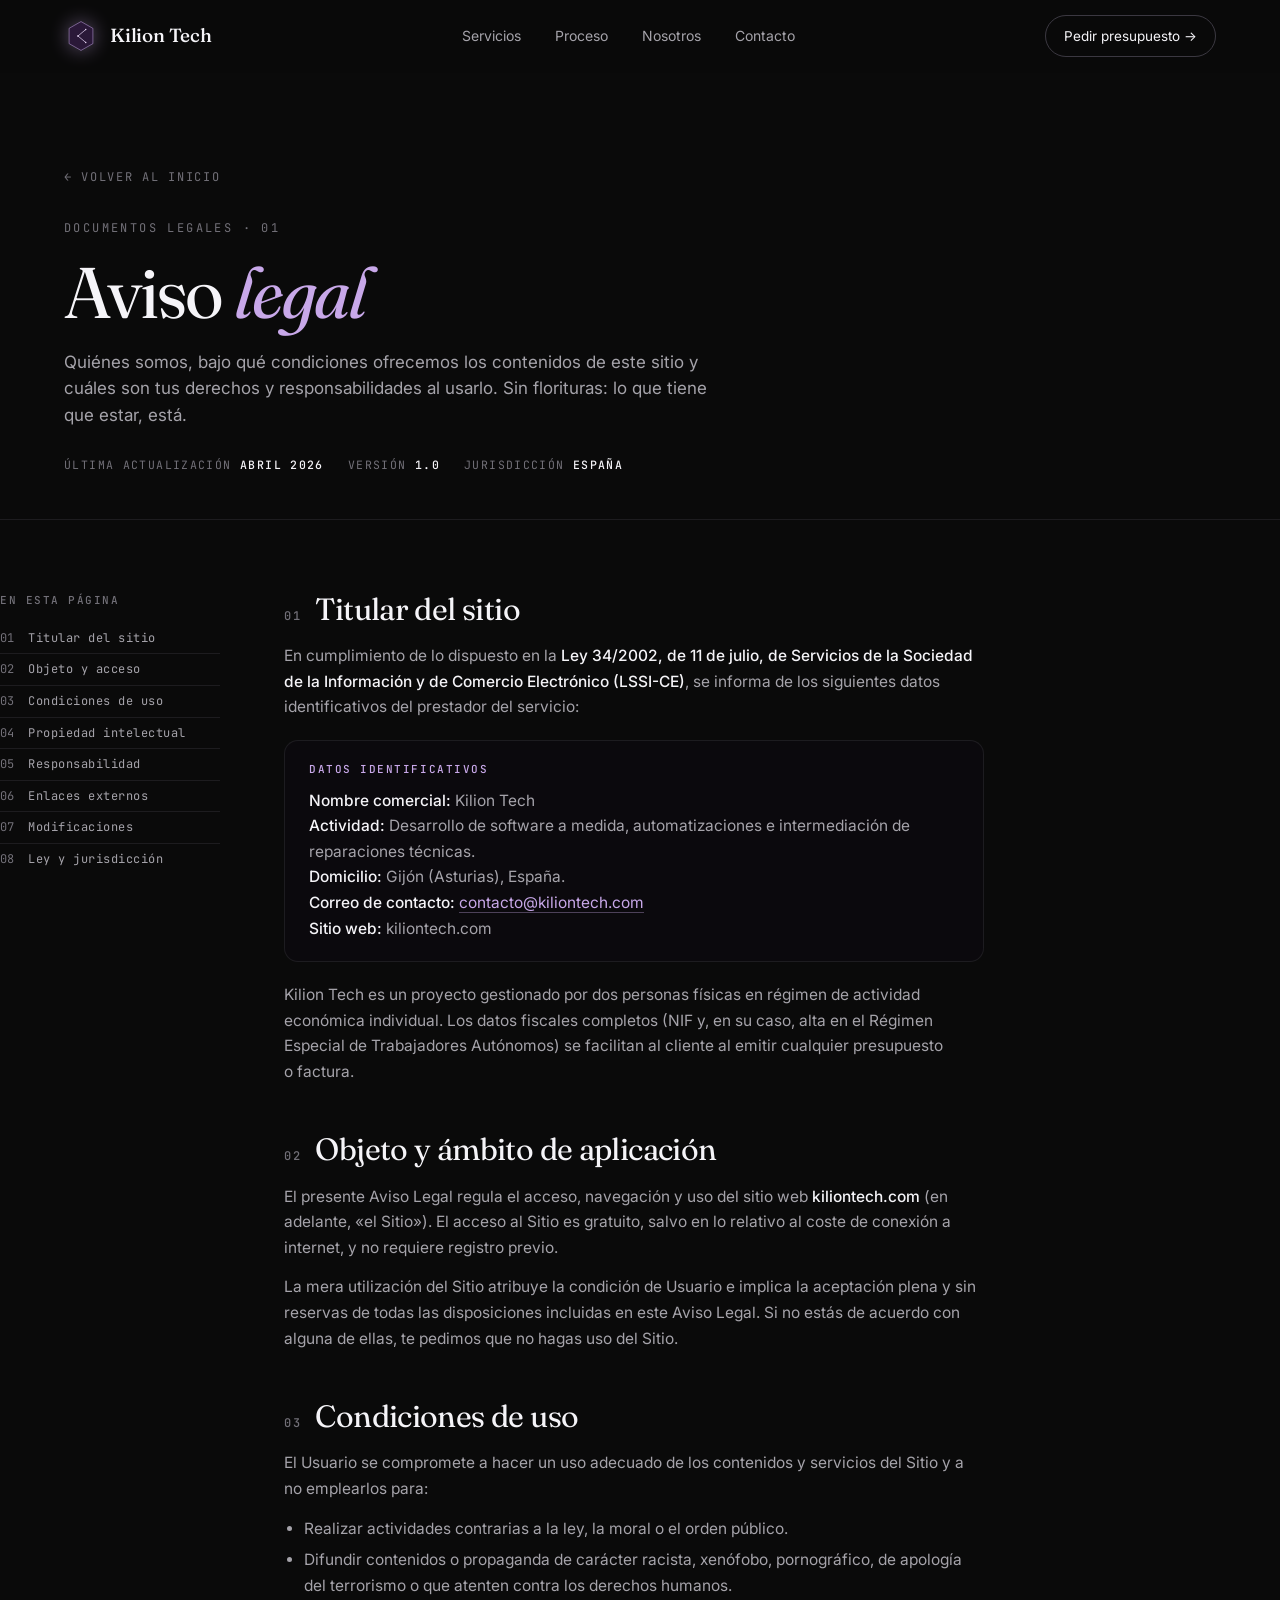
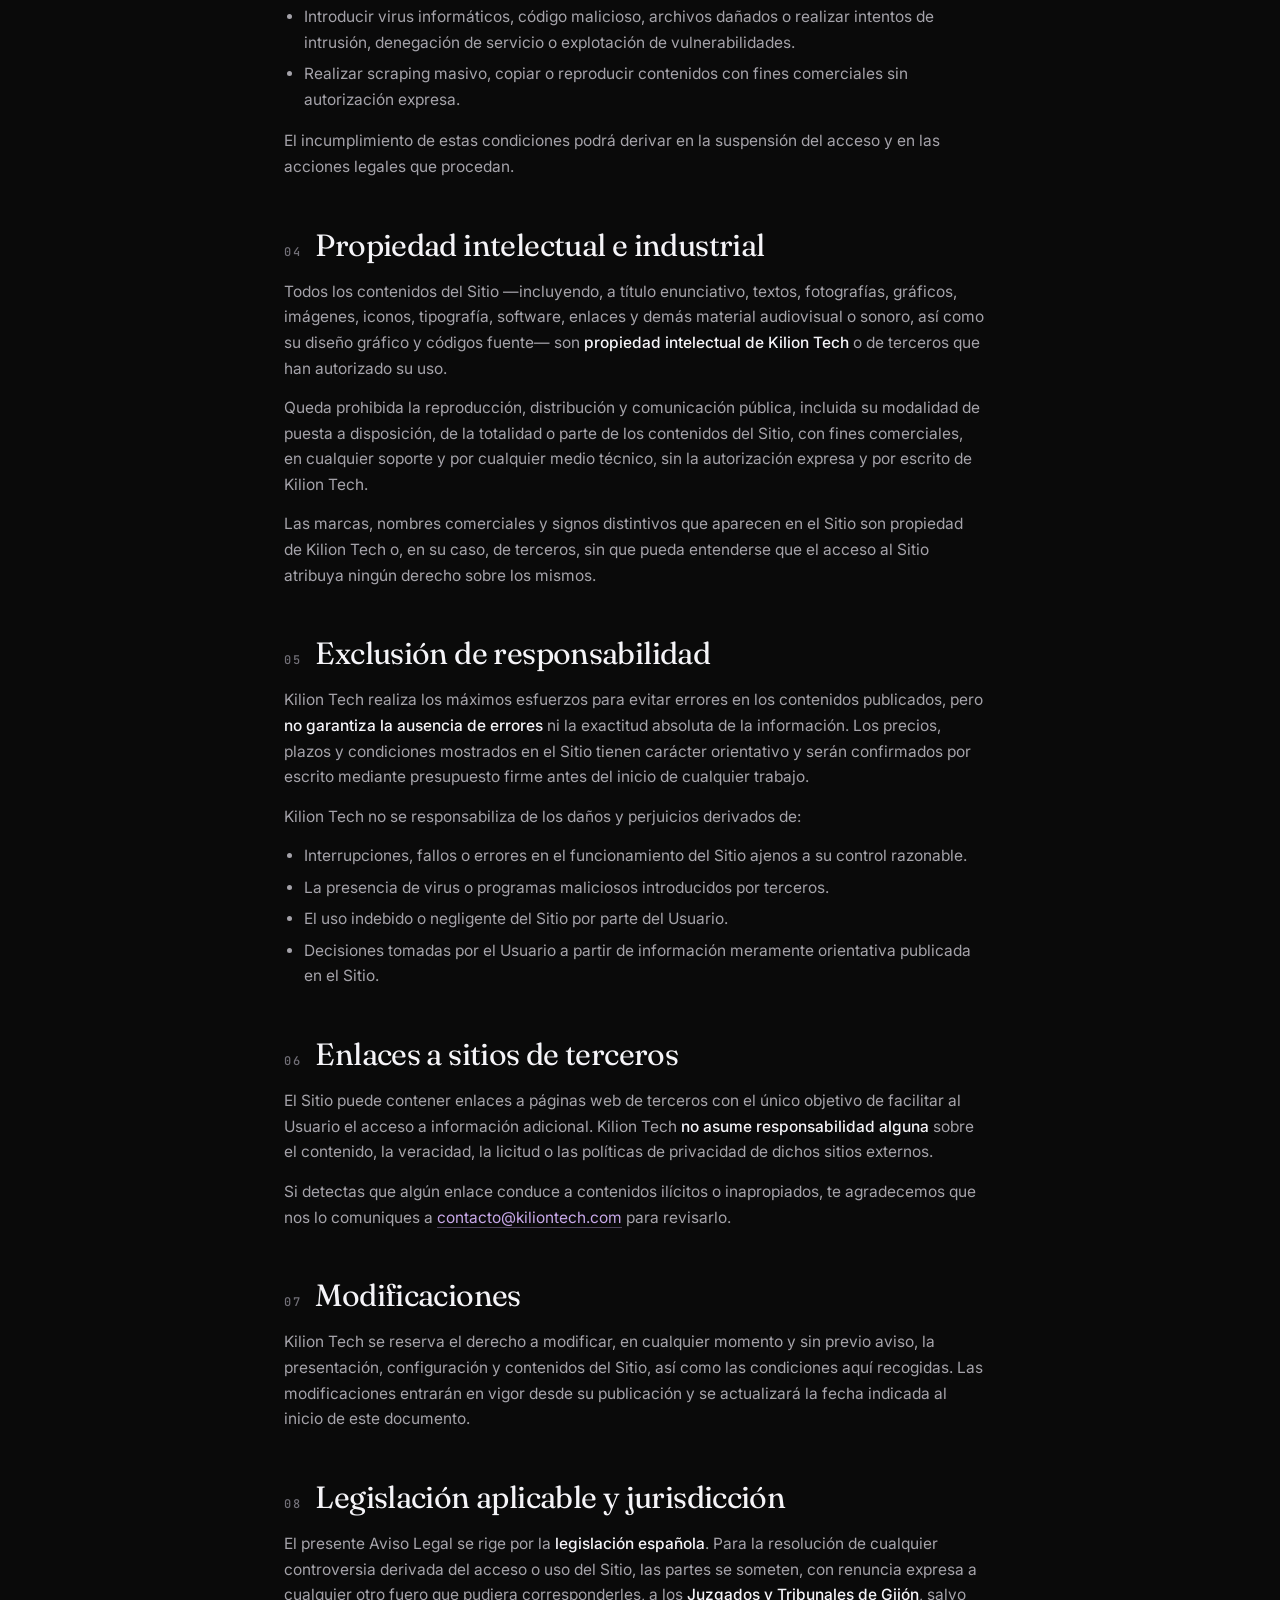
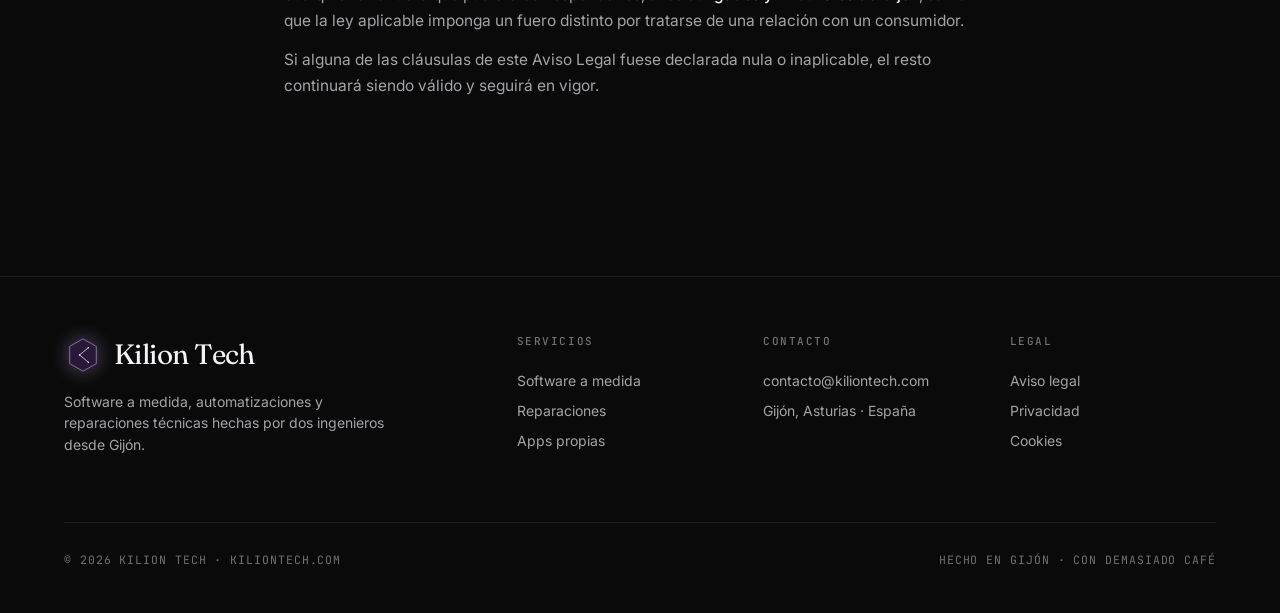
==== legal/aviso-legal.html @ e2048970 "feat: initialize Kilion Tech website with landing page, CSS architecture, and legal documentation" ====
<!doctype html>
<html lang="es">
<head>
<meta charset="utf-8" />
<meta name="viewport" content="width=device-width, initial-scale=1" />
<title>Aviso legal — Kilion Tech</title>
<meta name="description" content="Aviso legal de Kilion Tech. Información sobre el titular del sitio, condiciones de uso y responsabilidades." />
<link rel="preconnect" href="https://fonts.googleapis.com">
<link rel="preconnect" href="https://fonts.gstatic.com" crossorigin>
<link href="https://fonts.googleapis.com/css2?family=Fraunces:ital,opsz,wght@0,9..144,300;0,9..144,400;0,9..144,500;0,9..144,600;1,9..144,400&family=Inter:wght@300;400;500;600&family=JetBrains+Mono:wght@400;500&display=swap" rel="stylesheet">
<link rel="stylesheet" href="../assets/css/tokens.css">
<link rel="stylesheet" href="../assets/css/components.css">
<link rel="stylesheet" href="../assets/css/sections.css">
</head>
<body>
<div class="grain" id="grainLayer"></div>

<nav class="nav" id="nav">
  <div class="wrap nav-inner">
    <a class="brand" href="../Kilion Tech.html" aria-label="Kilion Tech — inicio">
      <span class="brand-mark" role="img" aria-label="Logo Kilion"></span>
      <span>Kilion Tech</span>
    </a>
    <div class="nav-links">
      <a href="../Kilion Tech.html#servicios">Servicios</a>
      <a href="../Kilion Tech.html#proceso">Proceso</a>
      <a href="../Kilion Tech.html#nosotros">Nosotros</a>
      <a href="../Kilion Tech.html#contacto">Contacto</a>
    </div>
    <a href="../Kilion Tech.html#contacto" class="nav-cta">Pedir presupuesto →</a>
  </div>
</nav>

<main>

<header class="legal-hero">
  <div class="wrap">
    <a href="../Kilion Tech.html" class="legal-back">← Volver al inicio</a>
    <div class="kicker">Documentos legales · 01</div>
    <h1>Aviso <em>legal</em></h1>
    <p class="lede">Quiénes somos, bajo qué condiciones ofrecemos los contenidos de este sitio y cuáles son tus derechos y responsabilidades al usarlo. Sin florituras: lo que tiene que estar, está.</p>
    <div class="meta">
      <span>Última actualización <b>Abril 2026</b></span>
      <span>Versión <b>1.0</b></span>
      <span>Jurisdicción <b>España</b></span>
    </div>
  </div>
</header>

<div class="wrap legal-body">
  <aside class="legal-toc" aria-label="Índice">
    <h5>En esta página</h5>
    <ol>
      <li><a href="#titular">Titular del sitio</a></li>
      <li><a href="#objeto">Objeto y acceso</a></li>
      <li><a href="#uso">Condiciones de uso</a></li>
      <li><a href="#propiedad">Propiedad intelectual</a></li>
      <li><a href="#responsabilidad">Responsabilidad</a></li>
      <li><a href="#enlaces">Enlaces externos</a></li>
      <li><a href="#modificaciones">Modificaciones</a></li>
      <li><a href="#ley">Ley y jurisdicción</a></li>
    </ol>
  </aside>

  <article class="legal-content">

    <section id="titular">
      <h2><span class="n">01</span> Titular del sitio</h2>
      <p>En cumplimiento de lo dispuesto en la <strong>Ley 34/2002, de 11 de julio, de Servicios de la Sociedad de la Información y de Comercio Electrónico (LSSI-CE)</strong>, se informa de los siguientes datos identificativos del prestador del servicio:</p>
      <div class="card">
        <h4>Datos identificativos</h4>
        <p><strong>Nombre comercial:</strong> Kilion Tech<br>
        <strong>Actividad:</strong> Desarrollo de software a medida, automatizaciones e intermediación de reparaciones técnicas.<br>
        <strong>Domicilio:</strong> Gijón (Asturias), España.<br>
        <strong>Correo de contacto:</strong> <a href="mailto:contacto@kiliontech.com">contacto@kiliontech.com</a><br>
        <strong>Sitio web:</strong> kiliontech.com</p>
      </div>
      <p>Kilion Tech es un proyecto gestionado por dos personas físicas en régimen de actividad económica individual. Los datos fiscales completos (NIF y, en su caso, alta en el Régimen Especial de Trabajadores Autónomos) se facilitan al cliente al emitir cualquier presupuesto o factura.</p>
    </section>

    <section id="objeto">
      <h2><span class="n">02</span> Objeto y ámbito de aplicación</h2>
      <p>El presente Aviso Legal regula el acceso, navegación y uso del sitio web <strong>kiliontech.com</strong> (en adelante, «el Sitio»). El acceso al Sitio es gratuito, salvo en lo relativo al coste de conexión a internet, y no requiere registro previo.</p>
      <p>La mera utilización del Sitio atribuye la condición de Usuario e implica la aceptación plena y sin reservas de todas las disposiciones incluidas en este Aviso Legal. Si no estás de acuerdo con alguna de ellas, te pedimos que no hagas uso del Sitio.</p>
    </section>

    <section id="uso">
      <h2><span class="n">03</span> Condiciones de uso</h2>
      <p>El Usuario se compromete a hacer un uso adecuado de los contenidos y servicios del Sitio y a no emplearlos para:</p>
      <ul>
        <li>Realizar actividades contrarias a la ley, la moral o el orden público.</li>
        <li>Difundir contenidos o propaganda de carácter racista, xenófobo, pornográfico, de apología del terrorismo o que atenten contra los derechos humanos.</li>
        <li>Introducir virus informáticos, código malicioso, archivos dañados o realizar intentos de intrusión, denegación de servicio o explotación de vulnerabilidades.</li>
        <li>Realizar scraping masivo, copiar o reproducir contenidos con fines comerciales sin autorización expresa.</li>
      </ul>
      <p>El incumplimiento de estas condiciones podrá derivar en la suspensión del acceso y en las acciones legales que procedan.</p>
    </section>

    <section id="propiedad">
      <h2><span class="n">04</span> Propiedad intelectual e industrial</h2>
      <p>Todos los contenidos del Sitio —incluyendo, a título enunciativo, textos, fotografías, gráficos, imágenes, iconos, tipografía, software, enlaces y demás material audiovisual o sonoro, así como su diseño gráfico y códigos fuente— son <strong>propiedad intelectual de Kilion Tech</strong> o de terceros que han autorizado su uso.</p>
      <p>Queda prohibida la reproducción, distribución y comunicación pública, incluida su modalidad de puesta a disposición, de la totalidad o parte de los contenidos del Sitio, con fines comerciales, en cualquier soporte y por cualquier medio técnico, sin la autorización expresa y por escrito de Kilion Tech.</p>
      <p>Las marcas, nombres comerciales y signos distintivos que aparecen en el Sitio son propiedad de Kilion Tech o, en su caso, de terceros, sin que pueda entenderse que el acceso al Sitio atribuya ningún derecho sobre los mismos.</p>
    </section>

    <section id="responsabilidad">
      <h2><span class="n">05</span> Exclusión de responsabilidad</h2>
      <p>Kilion Tech realiza los máximos esfuerzos para evitar errores en los contenidos publicados, pero <strong>no garantiza la ausencia de errores</strong> ni la exactitud absoluta de la información. Los precios, plazos y condiciones mostrados en el Sitio tienen carácter orientativo y serán confirmados por escrito mediante presupuesto firme antes del inicio de cualquier trabajo.</p>
      <p>Kilion Tech no se responsabiliza de los daños y perjuicios derivados de:</p>
      <ul>
        <li>Interrupciones, fallos o errores en el funcionamiento del Sitio ajenos a su control razonable.</li>
        <li>La presencia de virus o programas maliciosos introducidos por terceros.</li>
        <li>El uso indebido o negligente del Sitio por parte del Usuario.</li>
        <li>Decisiones tomadas por el Usuario a partir de información meramente orientativa publicada en el Sitio.</li>
      </ul>
    </section>

    <section id="enlaces">
      <h2><span class="n">06</span> Enlaces a sitios de terceros</h2>
      <p>El Sitio puede contener enlaces a páginas web de terceros con el único objetivo de facilitar al Usuario el acceso a información adicional. Kilion Tech <strong>no asume responsabilidad alguna</strong> sobre el contenido, la veracidad, la licitud o las políticas de privacidad de dichos sitios externos.</p>
      <p>Si detectas que algún enlace conduce a contenidos ilícitos o inapropiados, te agradecemos que nos lo comuniques a <a href="mailto:contacto@kiliontech.com">contacto@kiliontech.com</a> para revisarlo.</p>
    </section>

    <section id="modificaciones">
      <h2><span class="n">07</span> Modificaciones</h2>
      <p>Kilion Tech se reserva el derecho a modificar, en cualquier momento y sin previo aviso, la presentación, configuración y contenidos del Sitio, así como las condiciones aquí recogidas. Las modificaciones entrarán en vigor desde su publicación y se actualizará la fecha indicada al inicio de este documento.</p>
    </section>

    <section id="ley">
      <h2><span class="n">08</span> Legislación aplicable y jurisdicción</h2>
      <p>El presente Aviso Legal se rige por la <strong>legislación española</strong>. Para la resolución de cualquier controversia derivada del acceso o uso del Sitio, las partes se someten, con renuncia expresa a cualquier otro fuero que pudiera corresponderles, a los <strong>Juzgados y Tribunales de Gijón</strong>, salvo que la ley aplicable imponga un fuero distinto por tratarse de una relación con un consumidor.</p>
      <p>Si alguna de las cláusulas de este Aviso Legal fuese declarada nula o inaplicable, el resto continuará siendo válido y seguirá en vigor.</p>
    </section>

  </article>
</div>

</main>

<footer class="site-foot">
  <div class="wrap">
    <div class="foot-grid">
      <div>
        <div class="foot-brand"><span class="brand-mark" role="img" aria-label="Logo Kilion"></span> Kilion Tech</div>
        <p class="foot-tag">Software a medida, automatizaciones y reparaciones técnicas hechas por dos ingenieros desde Gijón.</p>
      </div>
      <div class="foot-col">
        <h5>Servicios</h5>
        <a href="../Kilion Tech.html#servicios">Software a medida</a>
        <a href="../Kilion Tech.html#servicios">Reparaciones</a>
        <a href="../Kilion Tech.html#servicios">Apps propias</a>
      </div>
      <div class="foot-col">
        <h5>Contacto</h5>
        <a href="mailto:contacto@kiliontech.com">contacto@kiliontech.com</a>
        <p>Gijón, Asturias · España</p>
      </div>
      <div class="foot-col">
        <h5>Legal</h5>
        <a href="aviso-legal.html">Aviso legal</a>
        <a href="privacidad.html">Privacidad</a>
        <a href="cookies.html">Cookies</a>
      </div>
    </div>
    <div class="foot-bottom">
      <span>© 2026 Kilion Tech · kiliontech.com</span>
      <span>Hecho en Gijón · con demasiado café</span>
    </div>
  </div>
</footer>

<script src="../assets/js/main.js"></script>
</body>
</html>
---- assets/css/tokens.css ----
/* ==========================================================
   Kilion Tech — Design tokens, reset, base type
   ========================================================== */

:root {
  /* Surface */
  --bg: #0a0a0a;
  --bg-elev: oklch(0.145 0.008 300);
  --bg-elev-2: oklch(0.18 0.01 300);

  /* Lines */
  --line: oklch(0.28 0.012 300 / 0.6);
  --line-strong: oklch(0.4 0.02 300 / 0.8);

  /* Foreground */
  --fg: oklch(0.97 0.005 300);
  --fg-dim: oklch(0.72 0.01 300);
  --fg-mute: oklch(0.55 0.012 300);

  /* Brand */
  --accent: #c8a8e9;
  --accent-deep: #9b6fc4;
  --accent-glow: color-mix(in oklch, var(--accent) 18%, transparent);

  /* Type */
  --serif: "Fraunces", "Iowan Old Style", Georgia, serif;
  --sans: "Inter", -apple-system, BlinkMacSystemFont, system-ui, sans-serif;
  --mono: "JetBrains Mono", ui-monospace, SFMono-Regular, Menlo, monospace;

  /* Layout */
  --maxw: 1320px;
  --pad-x: clamp(20px, 5vw, 72px);
}

* { box-sizing: border-box; }
html, body { margin: 0; padding: 0; background: var(--bg); color: var(--fg); }
body {
  font-family: var(--sans);
  font-size: 16px;
  line-height: 1.55;
  font-weight: 400;
  -webkit-font-smoothing: antialiased;
  text-rendering: optimizeLegibility;
  overflow-x: hidden;
}
a { color: inherit; text-decoration: none; }
button { font: inherit; cursor: pointer; border: 0; background: none; color: inherit; }

.wrap { max-width: var(--maxw); margin: 0 auto; padding-inline: var(--pad-x); }

/* Decorative grain overlay */
.grain {
  position: fixed; inset: 0; pointer-events: none; z-index: 1;
  opacity: 0.035; mix-blend-mode: overlay;
  background-image: url("data:image/svg+xml;utf8,<svg xmlns='http://www.w3.org/2000/svg' width='200' height='200'><filter id='n'><feTurbulence type='fractalNoise' baseFrequency='0.9' numOctaves='2'/></filter><rect width='100%25' height='100%25' filter='url(%23n)' opacity='1'/></svg>");
}

/* Focus */
:focus-visible { outline: 2px solid var(--accent); outline-offset: 3px; border-radius: 4px; }

/* Utility */
a.inline-link {
  color: var(--accent);
  border-bottom: 1px solid color-mix(in oklch, var(--accent) 40%, transparent);
  padding-bottom: 1px; transition: border-color .2s;
}
a.inline-link:hover { border-bottom-color: var(--accent); }
---- assets/css/components.css ----
/* ==========================================================
   Kilion Tech — Reusable components (nav, buttons, forms, footer)
   ========================================================== */

/* ----- Navigation ----- */
.nav {
  position: sticky; top: 0; z-index: 20;
  backdrop-filter: blur(14px) saturate(140%);
  -webkit-backdrop-filter: blur(14px) saturate(140%);
  background: color-mix(in oklch, var(--bg) 72%, transparent);
  border-bottom: 1px solid transparent;
  transition: border-color .3s ease;
}
.nav.scrolled { border-bottom-color: var(--line); }
.nav-inner {
  display: flex; align-items: center; justify-content: space-between;
  height: 72px;
}
.brand {
  display: flex; align-items: center; gap: 12px;
  font-family: var(--serif);
  font-size: 19px; letter-spacing: -0.01em; font-weight: 500;
}
.brand-mark {
  width: 34px; height: 34px;
  background-color: transparent;
  background-image: url("data:image/svg+xml;utf8,<svg xmlns='http://www.w3.org/2000/svg' viewBox='0 0 200 200'><polygon points='100,15 170,55 170,145 100,185 30,145 30,55' fill='%232a1838' stroke='%23c8a8e9' stroke-width='3' stroke-linejoin='round'/><line x1='128' y1='62' x2='82' y2='100' stroke='%23f0e0ff' stroke-width='4' stroke-linecap='round'/><line x1='82' y1='100' x2='128' y2='138' stroke='%23f0e0ff' stroke-width='4' stroke-linecap='round'/><circle cx='128' cy='62' r='4' fill='%23f0e0ff'/><circle cx='82' cy='100' r='4' fill='%23f0e0ff'/><circle cx='128' cy='138' r='4' fill='%23f0e0ff'/></svg>");
  background-size: contain; background-position: center; background-repeat: no-repeat;
  filter: drop-shadow(0 0 10px color-mix(in oklch, var(--accent) 45%, transparent));
}
.foot-brand .brand-mark { width: 38px; height: 38px; border-radius: 9px; }
.nav-links { display: flex; gap: 34px; font-size: 14px; color: var(--fg-dim); }
.nav-links a { transition: color .2s; }
.nav-links a:hover { color: var(--fg); }
.nav-cta {
  padding: 10px 18px; border-radius: 999px;
  border: 1px solid var(--line-strong); font-size: 13.5px;
  transition: all .2s;
}
.nav-cta:hover { background: var(--fg); color: var(--bg); border-color: var(--fg); }
@media (max-width: 720px) { .nav-links { display: none; } }

/* ----- Buttons ----- */
.btn {
  display: inline-flex; align-items: center; gap: 10px;
  padding: 16px 26px;
  font-size: 14.5px; font-weight: 500;
  border-radius: 999px;
  transition: all .2s ease;
  white-space: nowrap;
}
.btn-primary { background: var(--accent); color: #0a0a0a; }
.btn-primary:hover { background: var(--fg); transform: translateY(-1px); }
.btn-ghost { border: 1px solid var(--line-strong); color: var(--fg); }
.btn-ghost:hover { border-color: var(--fg); }
.btn-arrow { display: inline-block; transition: transform .2s; }
.btn:hover .btn-arrow { transform: translateX(3px); }

/* Smaller email/cta link */
.wa-btn {
  display: inline-flex; align-items: center; gap: 10px;
  padding: 14px 22px; border-radius: 999px;
  border: 1px solid var(--line-strong);
  font-size: 14px; transition: all .2s;
  margin-top: 18px;
}
.wa-btn:hover { border-color: var(--accent); color: var(--accent); }

/* ----- Form fields ----- */
.field { margin-bottom: 18px; }
.field label {
  display: block; font-family: var(--mono); font-size: 11px;
  letter-spacing: 0.12em; text-transform: uppercase;
  color: var(--fg-mute); margin-bottom: 8px;
}
.field input, .field textarea, .field select {
  width: 100%; background: transparent; border: 0;
  border-bottom: 1px solid var(--line-strong);
  color: var(--fg); font: inherit; padding: 10px 0;
  outline: none; transition: border-color .2s;
}
.field input:focus, .field textarea:focus, .field select:focus {
  border-bottom-color: var(--accent);
}
.field textarea { resize: vertical; min-height: 90px; }
.field select {
  appearance: none;
  background-image: url("data:image/svg+xml;utf8,<svg xmlns='http://www.w3.org/2000/svg' width='12' height='8' viewBox='0 0 12 8'><path d='M1 1l5 5 5-5' stroke='%23c8a8e9' stroke-width='1.3' fill='none' stroke-linecap='round'/></svg>");
  background-repeat: no-repeat; background-position: right 4px center;
}
.field select option { background: #1a1222; color: var(--fg); }

/* ----- Footer ----- */
footer.site-foot {
  border-top: 1px solid var(--line);
  padding: 56px 0 44px;
  margin-top: 40px;
}
.foot-grid {
  display: grid; grid-template-columns: 2fr 1fr 1fr 1fr;
  gap: 40px; margin-bottom: 52px;
}
@media (max-width: 740px) { .foot-grid { grid-template-columns: 1fr 1fr; } }
.foot-brand {
  font-family: var(--serif); font-size: 28px; letter-spacing: -0.02em;
  margin-bottom: 14px; display: flex; align-items: center; gap: 12px;
}
.foot-tag { color: var(--fg-dim); font-size: 14px; max-width: 36ch; line-height: 1.55; }
.foot-col h5 {
  font-family: var(--mono); font-size: 11px; text-transform: uppercase;
  letter-spacing: 0.14em; color: var(--fg-mute);
  margin: 0 0 16px; font-weight: 500;
}
.foot-col a, .foot-col p {
  display: block; color: var(--fg-dim); font-size: 14px;
  padding: 4px 0; margin: 0; transition: color .2s;
}
.foot-col a:hover { color: var(--accent); }
.foot-bottom {
  border-top: 1px solid var(--line); padding-top: 28px;
  display: flex; justify-content: space-between; align-items: center;
  gap: 20px; flex-wrap: wrap;
  font-family: var(--mono); font-size: 11.5px;
  letter-spacing: 0.08em; text-transform: uppercase;
  color: var(--fg-mute);
}
.foot-bottom a:hover { color: var(--fg); }

/* ----- Tweaks panel ----- */
#tweaks {
  position: fixed; right: 20px; bottom: 20px; z-index: 100;
  width: 280px;
  background: oklch(0.12 0.01 300);
  border: 1px solid var(--line-strong);
  border-radius: 16px; padding: 18px;
  font-size: 13px; display: none;
  box-shadow: 0 30px 60px rgba(0,0,0,0.6),
              0 0 0 1px color-mix(in oklch, var(--accent) 30%, transparent);
}
#tweaks.show { display: block; }
#tweaks h4 { margin: 0 0 14px; font-family: var(--serif); font-size: 17px; font-weight: 500; }
.tweak-row {
  display: flex; justify-content: space-between; align-items: center;
  gap: 10px; padding: 8px 0; border-top: 1px solid var(--line);
}
.tweak-row:first-of-type { border-top: none; }
.tweak-row label { color: var(--fg-dim); font-size: 12.5px; }
.swatch-row { display: flex; gap: 6px; }
.swatch {
  width: 22px; height: 22px; border-radius: 50%;
  border: 1px solid var(--line-strong); cursor: pointer;
  transition: transform .15s;
}
.swatch:hover { transform: scale(1.15); }
.swatch.active { box-shadow: 0 0 0 2px var(--bg), 0 0 0 3px var(--fg); }
---- assets/css/sections.css ----
/* ==========================================================
   Kilion Tech — Section-specific styles (hero, services, process,
   about, contact, legal page layout)
   ========================================================== */

/* ----- Section scaffold ----- */
section.block { padding: clamp(80px, 11vh, 140px) 0; position: relative; }
.section-head {
  display: grid; grid-template-columns: 120px 1fr;
  gap: 32px; margin-bottom: clamp(48px, 7vh, 80px);
  align-items: start;
}
@media (max-width: 720px) { .section-head { grid-template-columns: 1fr; gap: 16px; } }
.section-num {
  font-family: var(--mono); font-size: 12px; letter-spacing: 0.14em;
  color: var(--fg-mute); text-transform: uppercase;
  padding-top: 18px; border-top: 1px solid var(--line);
}
.section-head h2 {
  font-family: var(--serif); font-weight: 400;
  font-size: clamp(34px, 4.4vw, 58px);
  line-height: 1.02; letter-spacing: -0.025em;
  margin: 0; max-width: 20ch; text-wrap: balance;
}
.section-head h2 em { font-style: italic; color: var(--accent); }

/* ----- Hero ----- */
.hero { position: relative; padding: clamp(60px, 10vh, 110px) 0 clamp(70px, 11vh, 130px); overflow: hidden; }
.hero-grid { display: grid; grid-template-columns: 1.2fr 1fr; gap: 64px; align-items: center; }
@media (max-width: 960px) {
  .hero-grid { grid-template-columns: 1fr; gap: 40px; }
  .hero-logo { order: -1; width: 100%; max-width: 320px; margin: 0 auto; }
}
.hero-logo {
  position: relative; aspect-ratio: 1/1;
  display: flex; align-items: center; justify-content: center;
  max-width: 460px; margin-left: auto;
}
.hero-logo svg {
  width: 86%; height: 86%; position: relative; z-index: 2;
  animation: floaty 6s ease-in-out infinite;
  filter: drop-shadow(0 0 24px color-mix(in oklch, var(--accent) 40%, transparent));
}
@keyframes floaty {
  0%, 100% { transform: translateY(0); }
  50% { transform: translateY(-8px); }
}
.hero-logo::before {
  content: ""; position: absolute; inset: 12%;
  border-radius: 50%;
  background: radial-gradient(circle, color-mix(in oklch, var(--accent) 32%, transparent) 0%, transparent 65%);
  filter: blur(30px); z-index: 0;
  animation: pulse-glow 5s ease-in-out infinite;
}
@keyframes pulse-glow {
  0%, 100% { opacity: 0.7; transform: scale(1); }
  50% { opacity: 1; transform: scale(1.05); }
}
.hero-logo-ring {
  position: absolute; inset: 0; border-radius: 50%;
  border: 1px dashed color-mix(in oklch, var(--accent) 25%, transparent);
  animation: spin 40s linear infinite; z-index: 1;
}
.hero-logo-ring.inner {
  inset: 8%; border-style: solid;
  border-color: color-mix(in oklch, var(--accent) 12%, transparent);
  animation-direction: reverse; animation-duration: 28s;
}
@keyframes spin { to { transform: rotate(360deg); } }

.hero-meta {
  display: flex; align-items: center; gap: 14px;
  font-family: var(--mono); font-size: 12px; color: var(--fg-mute);
  text-transform: uppercase; letter-spacing: 0.14em;
  margin-bottom: 40px;
}
.hero-meta .dot {
  width: 7px; height: 7px; border-radius: 50%;
  background: var(--accent);
  box-shadow: 0 0 0 4px color-mix(in oklch, var(--accent) 20%, transparent);
  animation: pulse 2.4s ease-in-out infinite;
}
@keyframes pulse {
  0%, 100% { box-shadow: 0 0 0 4px color-mix(in oklch, var(--accent) 22%, transparent); }
  50% { box-shadow: 0 0 0 8px color-mix(in oklch, var(--accent) 8%, transparent); }
}
h1.hero-title {
  font-family: var(--serif); font-weight: 400;
  font-size: clamp(42px, 6.4vw, 92px);
  line-height: 0.98; letter-spacing: -0.035em;
  margin: 0 0 32px; max-width: 14ch; text-wrap: balance;
}
h1.hero-title .accent { color: var(--accent); font-style: italic; font-weight: 400; }
.hero-sub {
  font-size: clamp(17px, 1.45vw, 20px);
  line-height: 1.55; color: var(--fg-dim);
  max-width: 52ch; margin: 0 0 48px; text-wrap: pretty;
}
.hero-cta-row { display: flex; gap: 14px; flex-wrap: wrap; align-items: center; }
.hero-footer {
  display: flex; gap: 48px; margin-top: 80px;
  padding-top: 28px; border-top: 1px solid var(--line);
  font-size: 13.5px; color: var(--fg-mute); flex-wrap: wrap;
}
.hero-footer strong {
  color: var(--fg); font-weight: 500;
  font-family: var(--serif); font-size: 16px;
  display: block; margin-bottom: 2px;
}
.hero::before {
  content: ""; position: absolute;
  width: 700px; height: 700px; right: -300px; top: -220px;
  border-radius: 50%;
  background: radial-gradient(circle, color-mix(in oklch, var(--accent) 10%, transparent) 0%, transparent 60%);
  filter: blur(50px); pointer-events: none; z-index: 0;
}
.hero > * { position: relative; z-index: 1; }

/* ----- Services ----- */
.services { display: grid; grid-template-columns: 1fr; border-top: 1px solid var(--line); }
.service {
  display: grid; grid-template-columns: 60px 1fr 1.1fr 180px;
  gap: 40px; padding: 40px 0;
  border-bottom: 1px solid var(--line);
  align-items: start; position: relative;
  transition: padding .3s ease;
}
.service:hover { padding-inline: 12px; }
.service:hover .service-arrow { transform: translateX(6px) translateY(-6px); color: var(--accent); }
@media (max-width: 900px) {
  .service { grid-template-columns: 40px 1fr; gap: 20px 16px; }
  .service-desc, .service-price { grid-column: 2; }
  .service-price { justify-self: start; text-align: left; }
}
.service-idx { font-family: var(--mono); color: var(--fg-mute); font-size: 13px; padding-top: 10px; }
.service-title {
  font-family: var(--serif); font-weight: 400;
  font-size: clamp(26px, 2.6vw, 34px);
  line-height: 1.1; letter-spacing: -0.02em; margin: 0;
}
.service-tag {
  display: inline-block; margin-top: 14px;
  font-family: var(--mono); font-size: 11px;
  color: var(--accent); letter-spacing: 0.1em; text-transform: uppercase;
}
.service-desc { color: var(--fg-dim); font-size: 15.5px; line-height: 1.6; max-width: 48ch; }
.service-desc ul { margin: 14px 0 0; padding: 0; list-style: none; }
.service-desc ul li {
  font-size: 13.5px; color: var(--fg-mute); padding: 4px 0;
  border-top: 1px dashed var(--line);
}
.service-desc ul li:first-child { border-top: none; }
.service-price { justify-self: end; text-align: right; font-family: var(--serif); }
.service-price .from {
  font-family: var(--mono); font-size: 11px; text-transform: uppercase;
  letter-spacing: 0.14em; color: var(--fg-mute);
  display: block; margin-bottom: 6px;
}
.service-price .amt {
  font-size: 40px; font-weight: 400; line-height: 1; letter-spacing: -0.02em;
}
.service-price .amt .eur { color: var(--fg-mute); margin-left: 2px; }
.service-arrow { color: var(--fg-mute); transition: all .3s; display: inline-block; margin-top: 10px; }

/* ----- Process ----- */
.process {
  display: grid; grid-template-columns: repeat(3, 1fr);
  gap: 1px; background: var(--line);
  border: 1px solid var(--line);
}
.step { background: var(--bg); padding: 44px 36px 48px; position: relative; transition: background .3s; }
.step:hover { background: var(--bg-elev); }
.step-num {
  font-family: var(--serif); font-style: italic;
  font-size: 72px; font-weight: 300;
  line-height: 1; color: var(--accent);
  margin-bottom: 28px; letter-spacing: -0.04em;
}
.step-title {
  font-family: var(--serif); font-weight: 400;
  font-size: 26px; line-height: 1.15;
  letter-spacing: -0.015em; margin: 0 0 12px;
}
.step-body { color: var(--fg-dim); font-size: 15px; line-height: 1.6; margin: 0; }
.step-time {
  margin-top: 28px; padding-top: 16px;
  border-top: 1px solid var(--line);
  font-family: var(--mono); font-size: 11px; text-transform: uppercase;
  letter-spacing: 0.12em; color: var(--fg-mute);
  display: flex; justify-content: space-between;
}
.step-time b { color: var(--fg); font-weight: 500; }
@media (max-width: 860px) { .process { grid-template-columns: 1fr; } }

/* ----- Founders intro + Why-us grid ----- */
.founders-intro {
  display: grid; grid-template-columns: 1fr auto;
  gap: 48px; align-items: end;
  padding: 0 0 48px; margin-bottom: 48px;
  border-bottom: 1px solid var(--line);
}
@media (max-width: 760px) { .founders-intro { grid-template-columns: 1fr; gap: 24px; } }
.founders-intro p {
  font-family: var(--serif); font-weight: 300;
  font-size: clamp(22px, 2.4vw, 30px);
  line-height: 1.3; letter-spacing: -0.015em;
  color: var(--fg-dim); max-width: 32ch;
  margin: 0; text-wrap: balance;
}
.founders-intro p em { color: var(--accent); font-style: italic; }
.founders-intro .badge {
  font-family: var(--mono); font-size: 11px;
  letter-spacing: 0.2em; text-transform: uppercase;
  color: var(--fg-mute);
  padding: 10px 16px; border: 1px solid var(--line-strong);
  border-radius: 999px; white-space: nowrap;
}
.founders-intro .badge b { color: var(--accent); font-weight: 500; }

.why-grid {
  display: grid; grid-template-columns: repeat(4, 1fr);
  gap: 1px; background: var(--line);
  border-top: 1px solid var(--line); border-bottom: 1px solid var(--line);
}
.why {
  background: var(--bg); padding: 36px 28px 40px;
  min-height: 260px; display: flex; flex-direction: column;
  transition: background .3s;
}
.why:hover { background: var(--bg-elev); }
.why-icon { width: 32px; height: 32px; color: var(--accent); margin-bottom: 28px; }
.why-title {
  font-family: var(--serif); font-weight: 400;
  font-size: 22px; line-height: 1.2;
  letter-spacing: -0.015em; margin: 0 0 10px;
}
.why-body { color: var(--fg-dim); font-size: 14.5px; line-height: 1.55; margin: 0; flex: 1; }
.why-kbd {
  margin-top: 20px; font-family: var(--mono); font-size: 11px;
  letter-spacing: 0.1em; text-transform: uppercase; color: var(--fg-mute);
}
@media (max-width: 900px) { .why-grid { grid-template-columns: repeat(2, 1fr); } }
@media (max-width: 540px) { .why-grid { grid-template-columns: 1fr; } }

/* ----- Contact ----- */
.contact-wrap {
  display: grid; grid-template-columns: 1.1fr 1fr;
  gap: 72px; align-items: center;
}
@media (max-width: 900px) { .contact-wrap { grid-template-columns: 1fr; gap: 48px; } }
.contact-big {
  font-family: var(--serif);
  font-size: clamp(40px, 5.5vw, 76px);
  font-weight: 400; line-height: 1;
  letter-spacing: -0.03em; margin: 0 0 24px;
}
.contact-big em { font-style: italic; color: var(--accent); }
.contact-lead { color: var(--fg-dim); font-size: 17px; line-height: 1.55; max-width: 42ch; margin: 0 0 36px; }
.contact-card {
  background: var(--bg-elev); border: 1px solid var(--line);
  border-radius: 18px; padding: 32px;
}
.submit-row {
  display: flex; justify-content: space-between; align-items: center;
  gap: 16px; margin-top: 28px; flex-wrap: wrap;
}
.submit-row small { color: var(--fg-mute); font-size: 12.5px; }
.send-success {
  display: none; padding: 16px; margin-top: 16px;
  border: 1px solid var(--accent); border-radius: 12px;
  color: var(--accent); font-size: 14px;
  background: color-mix(in oklch, var(--accent) 8%, transparent);
}
.send-success.show { display: block; }

/* ==========================================================
   Legal pages — shared layout
   ========================================================== */
.legal-hero {
  padding: clamp(72px, 10vh, 120px) 0 clamp(32px, 5vh, 56px);
  border-bottom: 1px solid var(--line);
}
.legal-hero .kicker {
  font-family: var(--mono); font-size: 12px;
  text-transform: uppercase; letter-spacing: 0.2em;
  color: var(--fg-mute); margin-bottom: 20px;
}
.legal-hero h1 {
  font-family: var(--serif); font-weight: 400;
  font-size: clamp(42px, 5.6vw, 76px);
  line-height: 1; letter-spacing: -0.03em;
  margin: 0 0 20px; max-width: 22ch; text-wrap: balance;
}
.legal-hero h1 em { font-style: italic; color: var(--accent); }
.legal-hero .lede {
  font-size: 17px; line-height: 1.55;
  color: var(--fg-dim); max-width: 60ch; margin: 0;
}
.legal-hero .meta {
  margin-top: 28px; font-family: var(--mono);
  font-size: 11.5px; letter-spacing: 0.12em;
  text-transform: uppercase; color: var(--fg-mute);
  display: flex; gap: 24px; flex-wrap: wrap;
}
.legal-hero .meta b { color: var(--fg); font-weight: 500; }

.legal-body {
  display: grid; grid-template-columns: 220px 1fr;
  gap: 64px; padding: clamp(48px, 8vh, 96px) 0 clamp(80px, 10vh, 120px);
  align-items: start;
}
@media (max-width: 900px) {
  .legal-body { grid-template-columns: 1fr; gap: 32px; }
}
.legal-toc {
  position: sticky; top: 88px;
  font-family: var(--mono); font-size: 12px;
  letter-spacing: 0.04em;
}
.legal-toc h5 {
  font-size: 11px; text-transform: uppercase;
  letter-spacing: 0.14em; color: var(--fg-mute);
  margin: 0 0 14px; font-weight: 500;
}
.legal-toc ol {
  list-style: none; padding: 0; margin: 0;
  counter-reset: toc;
}
.legal-toc li {
  counter-increment: toc; padding: 6px 0;
  border-top: 1px solid var(--line);
}
.legal-toc li:first-child { border-top: none; }
.legal-toc li::before {
  content: counter(toc, decimal-leading-zero) "  ";
  color: var(--fg-mute); margin-right: 6px;
}
.legal-toc a { color: var(--fg-dim); transition: color .2s; }
.legal-toc a:hover { color: var(--accent); }

.legal-content { max-width: 70ch; }
.legal-content section { margin-bottom: 48px; scroll-margin-top: 88px; }
.legal-content h2 {
  font-family: var(--serif); font-weight: 400;
  font-size: clamp(24px, 2.4vw, 32px);
  letter-spacing: -0.02em; line-height: 1.15;
  margin: 0 0 16px;
  display: flex; align-items: baseline; gap: 14px;
}
.legal-content h2 .n {
  font-family: var(--mono); font-size: 12px;
  color: var(--fg-mute); letter-spacing: 0.14em;
  font-weight: 500; flex: 0 0 auto;
}
.legal-content h3 {
  font-family: var(--serif); font-weight: 500;
  font-size: 18px; letter-spacing: -0.01em;
  margin: 24px 0 8px; color: var(--fg);
}
.legal-content p, .legal-content li {
  color: var(--fg-dim); font-size: 15.5px; line-height: 1.65;
  margin: 0 0 14px; text-wrap: pretty;
}
.legal-content ul, .legal-content ol { padding-left: 20px; margin: 0 0 16px; }
.legal-content li { margin-bottom: 6px; }
.legal-content strong { color: var(--fg); font-weight: 500; }
.legal-content a { color: var(--accent); border-bottom: 1px solid color-mix(in oklch, var(--accent) 35%, transparent); }
.legal-content a:hover { border-bottom-color: var(--accent); }

.legal-content .card {
  background: var(--bg-elev); border: 1px solid var(--line);
  border-radius: 14px; padding: 20px 24px;
  margin: 20px 0;
}
.legal-content .card h4 {
  font-family: var(--mono); font-size: 11px; font-weight: 500;
  text-transform: uppercase; letter-spacing: 0.14em;
  color: var(--accent); margin: 0 0 10px;
}
.legal-content .card p:last-child { margin-bottom: 0; }

.legal-content table.cookie-table {
  width: 100%; border-collapse: collapse;
  font-size: 14px; margin: 16px 0 24px;
}
.legal-content table.cookie-table th,
.legal-content table.cookie-table td {
  text-align: left; padding: 10px 12px;
  border-bottom: 1px solid var(--line);
  vertical-align: top;
}
.legal-content table.cookie-table th {
  font-family: var(--mono); font-size: 11px;
  text-transform: uppercase; letter-spacing: 0.12em;
  color: var(--fg-mute); font-weight: 500;
}
.legal-content table.cookie-table td { color: var(--fg-dim); }

.legal-back {
  display: inline-flex; align-items: center; gap: 8px;
  font-family: var(--mono); font-size: 12px;
  text-transform: uppercase; letter-spacing: 0.14em;
  color: var(--fg-mute); margin-bottom: 32px;
  transition: color .2s;
}
.legal-back:hover { color: var(--accent); }
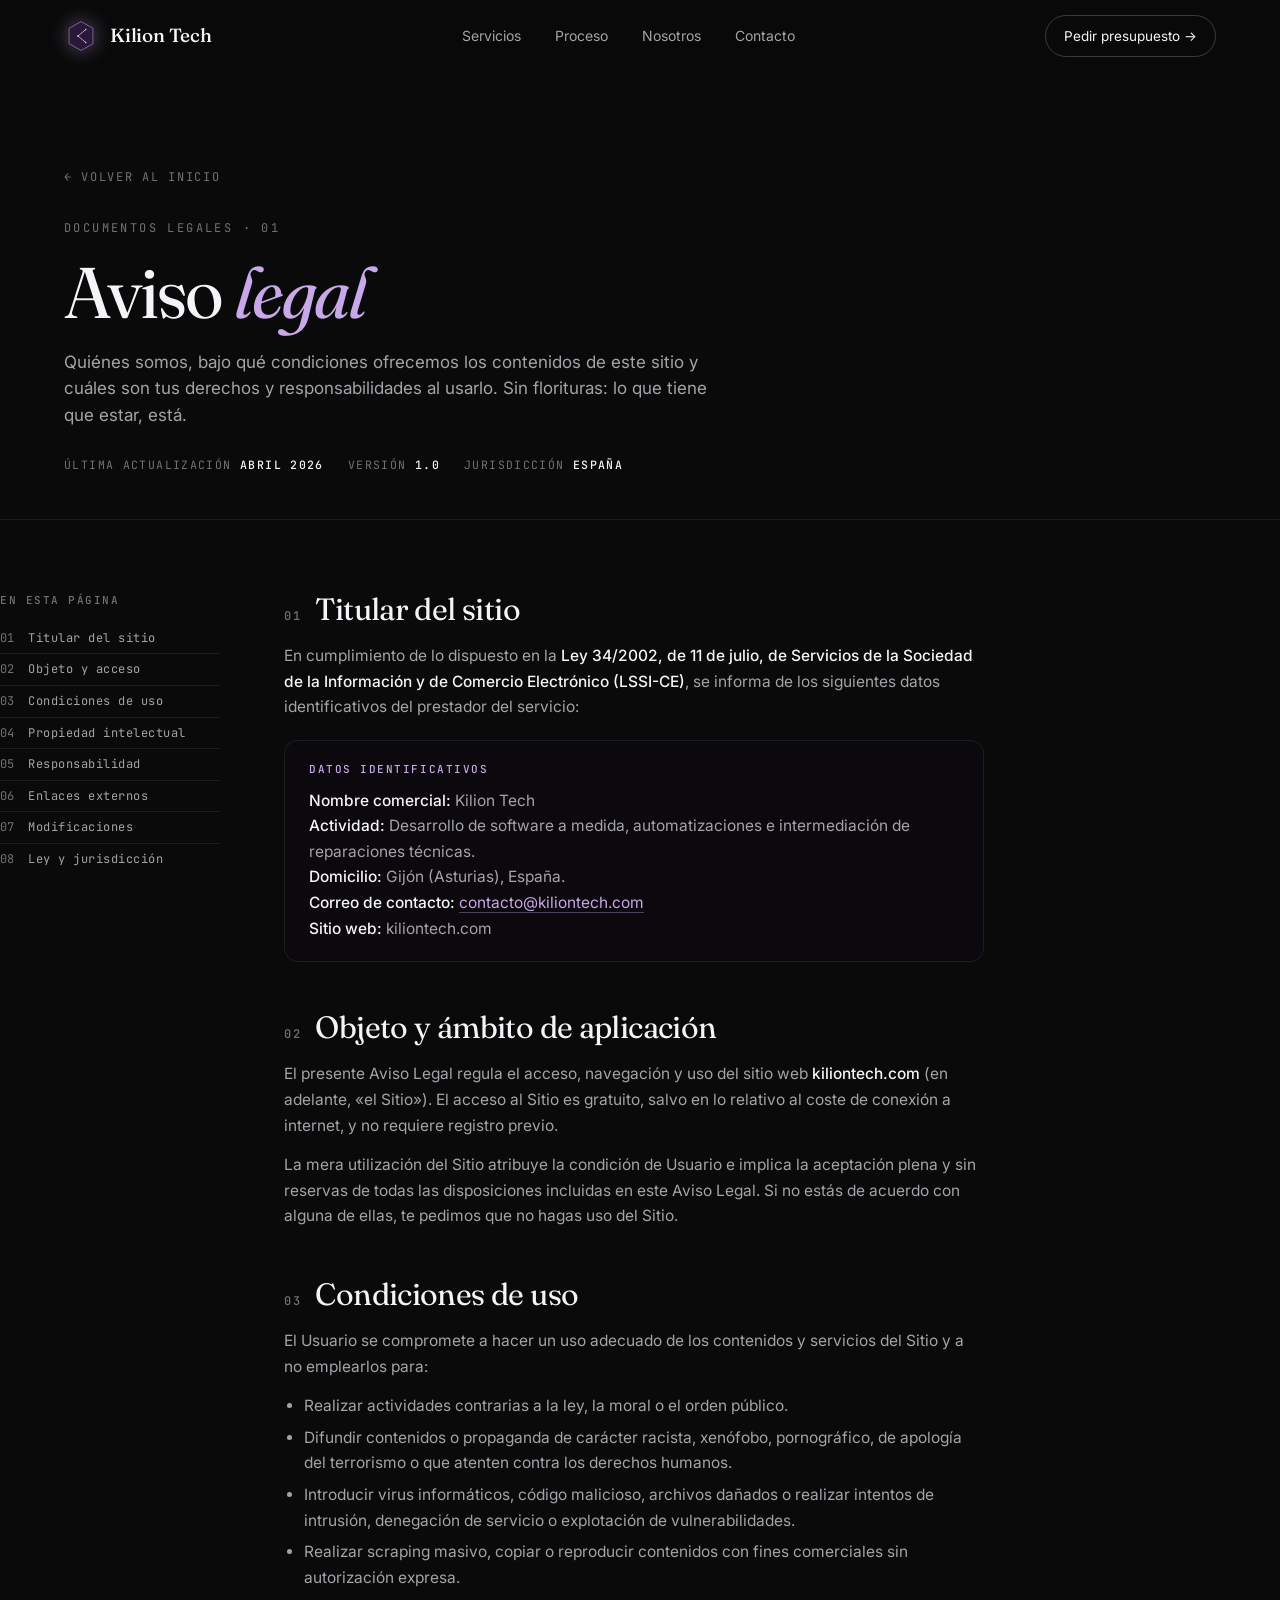
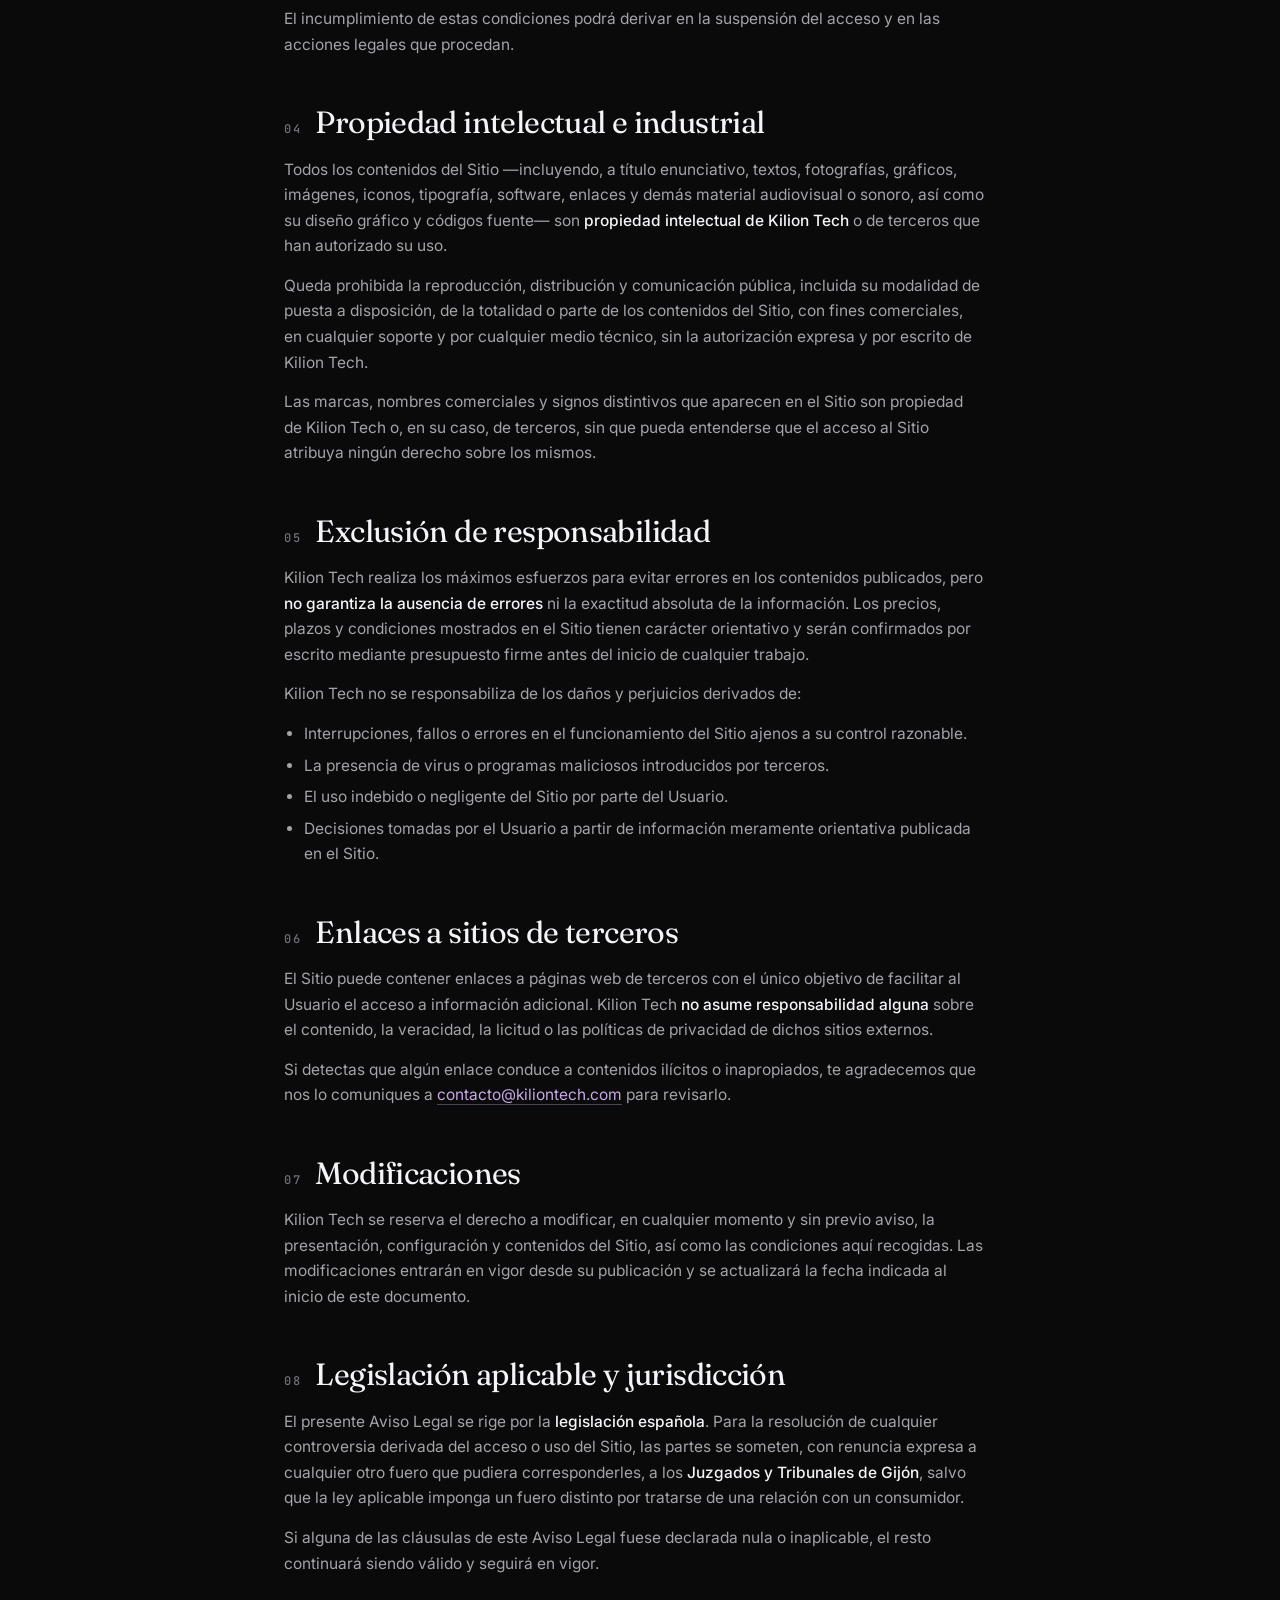
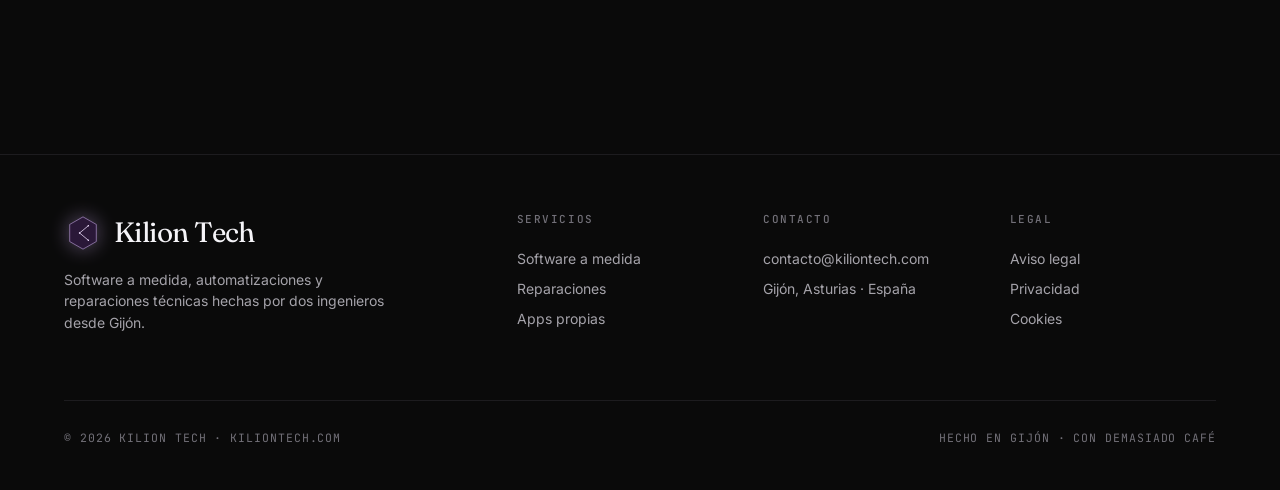
==== commit 4b047f97: "Merge pull request #1 from EstebanDCS/main correccion favicon, y revision enlaces internos de la pag" ====
--- a/legal/aviso-legal.html
+++ b/legal/aviso-legal.html
@@ -5,6 +5,11 @@
 <meta name="viewport" content="width=device-width, initial-scale=1" />
 <title>Aviso legal — Kilion Tech</title>
 <meta name="description" content="Aviso legal de Kilion Tech. Información sobre el titular del sitio, condiciones de uso y responsabilidades." />
+<link rel="icon" type="image/svg+xml" href="../assets/favicon.svg">
+<link rel="icon" type="image/png" sizes="32x32" href="../assets/favicon-32.png">
+<link rel="icon" type="image/png" sizes="64x64" href="../assets/favicon-64.png">
+<link rel="apple-touch-icon" href="../assets/apple-touch-icon.png">
+<meta name="theme-color" content="#0a0a0a">
 <link rel="preconnect" href="https://fonts.googleapis.com">
 <link rel="preconnect" href="https://fonts.gstatic.com" crossorigin>
 <link href="https://fonts.googleapis.com/css2?family=Fraunces:ital,opsz,wght@0,9..144,300;0,9..144,400;0,9..144,500;0,9..144,600;1,9..144,400&family=Inter:wght@300;400;500;600&family=JetBrains+Mono:wght@400;500&display=swap" rel="stylesheet">
@@ -17,17 +22,17 @@
 
 <nav class="nav" id="nav">
   <div class="wrap nav-inner">
-    <a class="brand" href="../Kilion Tech.html" aria-label="Kilion Tech — inicio">
+    <a class="brand" href="../index.html" aria-label="Kilion Tech — inicio">
       <span class="brand-mark" role="img" aria-label="Logo Kilion"></span>
       <span>Kilion Tech</span>
     </a>
     <div class="nav-links">
-      <a href="../Kilion Tech.html#servicios">Servicios</a>
-      <a href="../Kilion Tech.html#proceso">Proceso</a>
-      <a href="../Kilion Tech.html#nosotros">Nosotros</a>
-      <a href="../Kilion Tech.html#contacto">Contacto</a>
+      <a href="../index.html#servicios">Servicios</a>
+      <a href="../index.html#proceso">Proceso</a>
+      <a href="../index.html#nosotros">Nosotros</a>
+      <a href="../index.html#contacto">Contacto</a>
     </div>
-    <a href="../Kilion Tech.html#contacto" class="nav-cta">Pedir presupuesto →</a>
+    <a href="../index.html#contacto" class="nav-cta">Pedir presupuesto →</a>
   </div>
 </nav>
 
@@ -35,7 +40,7 @@
 
 <header class="legal-hero">
   <div class="wrap">
-    <a href="../Kilion Tech.html" class="legal-back">← Volver al inicio</a>
+    <a href="../index.html" class="legal-back">← Volver al inicio</a>
     <div class="kicker">Documentos legales · 01</div>
     <h1>Aviso <em>legal</em></h1>
     <p class="lede">Quiénes somos, bajo qué condiciones ofrecemos los contenidos de este sitio y cuáles son tus derechos y responsabilidades al usarlo. Sin florituras: lo que tiene que estar, está.</p>
@@ -75,7 +80,7 @@
         <strong>Correo de contacto:</strong> <a href="mailto:contacto@kiliontech.com">contacto@kiliontech.com</a><br>
         <strong>Sitio web:</strong> kiliontech.com</p>
       </div>
-      <p>Kilion Tech es un proyecto gestionado por dos personas físicas en régimen de actividad económica individual. Los datos fiscales completos (NIF y, en su caso, alta en el Régimen Especial de Trabajadores Autónomos) se facilitan al cliente al emitir cualquier presupuesto o factura.</p>
+
     </section>
 
     <section id="objeto">
@@ -146,9 +151,9 @@
       </div>
       <div class="foot-col">
         <h5>Servicios</h5>
-        <a href="../Kilion Tech.html#servicios">Software a medida</a>
-        <a href="../Kilion Tech.html#servicios">Reparaciones</a>
-        <a href="../Kilion Tech.html#servicios">Apps propias</a>
+        <a href="../index.html#servicios">Software a medida</a>
+        <a href="../index.html#servicios">Reparaciones</a>
+        <a href="../index.html#servicios">Apps propias</a>
       </div>
       <div class="foot-col">
         <h5>Contacto</h5>
@@ -172,3 +177,4 @@
 <script src="../assets/js/main.js"></script>
 </body>
 </html>
+
--- a/assets/css/sections.css
+++ b/assets/css/sections.css
@@ -23,6 +23,134 @@
   margin: 0; max-width: 20ch; text-wrap: balance;
 }
 .section-head h2 em { font-style: italic; color: var(--accent); }
+
+/* ----- Audience toggle (Para individuos / Para empresas) ----- */
+.audience-sticky {
+  position: sticky;
+  top: 64px;
+  z-index: 30;
+  padding: 18px 0 16px;
+  background: linear-gradient(180deg,
+    color-mix(in oklch, var(--bg) 92%, transparent) 0%,
+    color-mix(in oklch, var(--bg) 92%, transparent) 70%,
+    transparent 100%);
+  backdrop-filter: blur(10px);
+  -webkit-backdrop-filter: blur(10px);
+  border-top: 1px solid var(--line);
+  border-bottom: 1px solid var(--line);
+}
+.audience-bar {
+  display: flex; justify-content: center;
+}
+.audience-toggle {
+  display: inline-flex;
+  padding: 5px;
+  background: var(--bg-elev);
+  border: 1px solid var(--line);
+  border-radius: 999px;
+  position: relative;
+  gap: 2px;
+}
+.audience-toggle button {
+  position: relative; z-index: 2;
+  padding: 10px 22px;
+  font-family: var(--mono);
+  font-size: 11.5px;
+  letter-spacing: 0.14em;
+  text-transform: uppercase;
+  color: var(--fg-mute);
+  border-radius: 999px;
+  transition: color .25s ease;
+  white-space: nowrap;
+}
+.audience-toggle button[aria-pressed="true"] { color: #0a0a0a; }
+.audience-toggle .pill {
+  position: absolute; top: 5px; bottom: 5px;
+  background: var(--accent);
+  border-radius: 999px;
+  z-index: 1;
+  transition: left .35s cubic-bezier(.5,.1,.2,1), width .35s cubic-bezier(.5,.1,.2,1);
+  box-shadow: 0 0 20px color-mix(in oklch, var(--accent) 40%, transparent);
+}
+@media (max-width: 480px) {
+  .audience-toggle button { padding: 10px 16px; font-size: 10.5px; letter-spacing: 0.1em; }
+}
+
+/* Audience-scoped visibility */
+[data-audience-only] { display: none !important; }
+body[data-audience="individuals"] [data-audience-only="individuals"] { display: revert !important; }
+body[data-audience="companies"]   [data-audience-only="companies"]   { display: revert !important; }
+
+/* Companies CTA panel */
+.companies-panel {
+  display: grid;
+  grid-template-columns: 1.1fr 1fr;
+  gap: 72px;
+  align-items: center;
+  padding: clamp(56px, 9vh, 110px) 0 clamp(48px, 7vh, 80px);
+  border-top: 1px solid var(--line);
+  border-bottom: 1px solid var(--line);
+  position: relative;
+}
+@media (max-width: 900px) {
+  .companies-panel { grid-template-columns: 1fr; gap: 40px; }
+}
+.companies-panel::before {
+  content: ""; position: absolute;
+  inset: 0;
+  background: radial-gradient(ellipse at 75% 50%, color-mix(in oklch, var(--accent) 6%, transparent), transparent 60%);
+  pointer-events: none; z-index: -1;
+}
+.companies-panel .kicker {
+  font-family: var(--mono); font-size: 11.5px;
+  letter-spacing: 0.2em; text-transform: uppercase;
+  color: var(--accent); margin-bottom: 20px;
+}
+.companies-panel h3 {
+  font-family: var(--serif); font-weight: 400;
+  font-size: clamp(36px, 4.6vw, 60px);
+  line-height: 1; letter-spacing: -0.025em;
+  margin: 0 0 24px; text-wrap: balance;
+}
+.companies-panel h3 em { font-style: italic; color: var(--accent); }
+.companies-panel p {
+  color: var(--fg-dim); font-size: 17px; line-height: 1.6;
+  max-width: 48ch; margin: 0 0 20px; text-wrap: pretty;
+}
+.companies-panel .cta-row {
+  display: flex; gap: 14px; flex-wrap: wrap;
+  margin-top: 32px;
+}
+.companies-panel .bullets {
+  background: var(--bg-elev);
+  border: 1px solid var(--line);
+  border-radius: 18px;
+  padding: 32px;
+}
+.companies-panel .bullets h4 {
+  font-family: var(--mono); font-size: 11px;
+  letter-spacing: 0.16em; text-transform: uppercase;
+  color: var(--fg-mute); margin: 0 0 20px; font-weight: 500;
+}
+.companies-panel .bullets ul {
+  list-style: none; padding: 0; margin: 0;
+}
+.companies-panel .bullets li {
+  padding: 14px 0;
+  border-top: 1px solid var(--line);
+  display: grid; grid-template-columns: 28px 1fr;
+  gap: 12px; align-items: baseline;
+  font-size: 15px; line-height: 1.5; color: var(--fg-dim);
+}
+.companies-panel .bullets li:first-child { border-top: none; padding-top: 0; }
+.companies-panel .bullets li::before {
+  content: ""; display: block;
+  width: 6px; height: 6px; border-radius: 50%;
+  background: var(--accent);
+  transform: translateY(6px);
+  box-shadow: 0 0 0 4px color-mix(in oklch, var(--accent) 15%, transparent);
+}
+.companies-panel .bullets li b { color: var(--fg); font-weight: 500; font-family: var(--serif); }
 
 /* ----- Hero ----- */
 .hero { position: relative; padding: clamp(60px, 10vh, 110px) 0 clamp(70px, 11vh, 130px); overflow: hidden; }
@@ -272,6 +400,23 @@
   background: color-mix(in oklch, var(--accent) 8%, transparent);
 }
 .send-success.show { display: block; }
+.send-error {
+  display: none; padding: 16px; margin-top: 16px;
+  border: 1px solid #e55; border-radius: 12px;
+  color: #f88; font-size: 14px;
+  background: rgba(200, 50, 50, 0.08);
+}
+.send-error a { color: var(--accent); text-decoration: underline; }
+.send-error.show { display: block; }
+.btn-spinner {
+  display: inline-block; width: 14px; height: 14px;
+  border: 2px solid rgba(255,255,255,0.3);
+  border-top-color: #fff;
+  border-radius: 50%;
+  animation: spin-btn .6s linear infinite;
+  vertical-align: middle;
+}
+@keyframes spin-btn { to { transform: rotate(360deg); } }
 
 /* ==========================================================
    Legal pages — shared layout
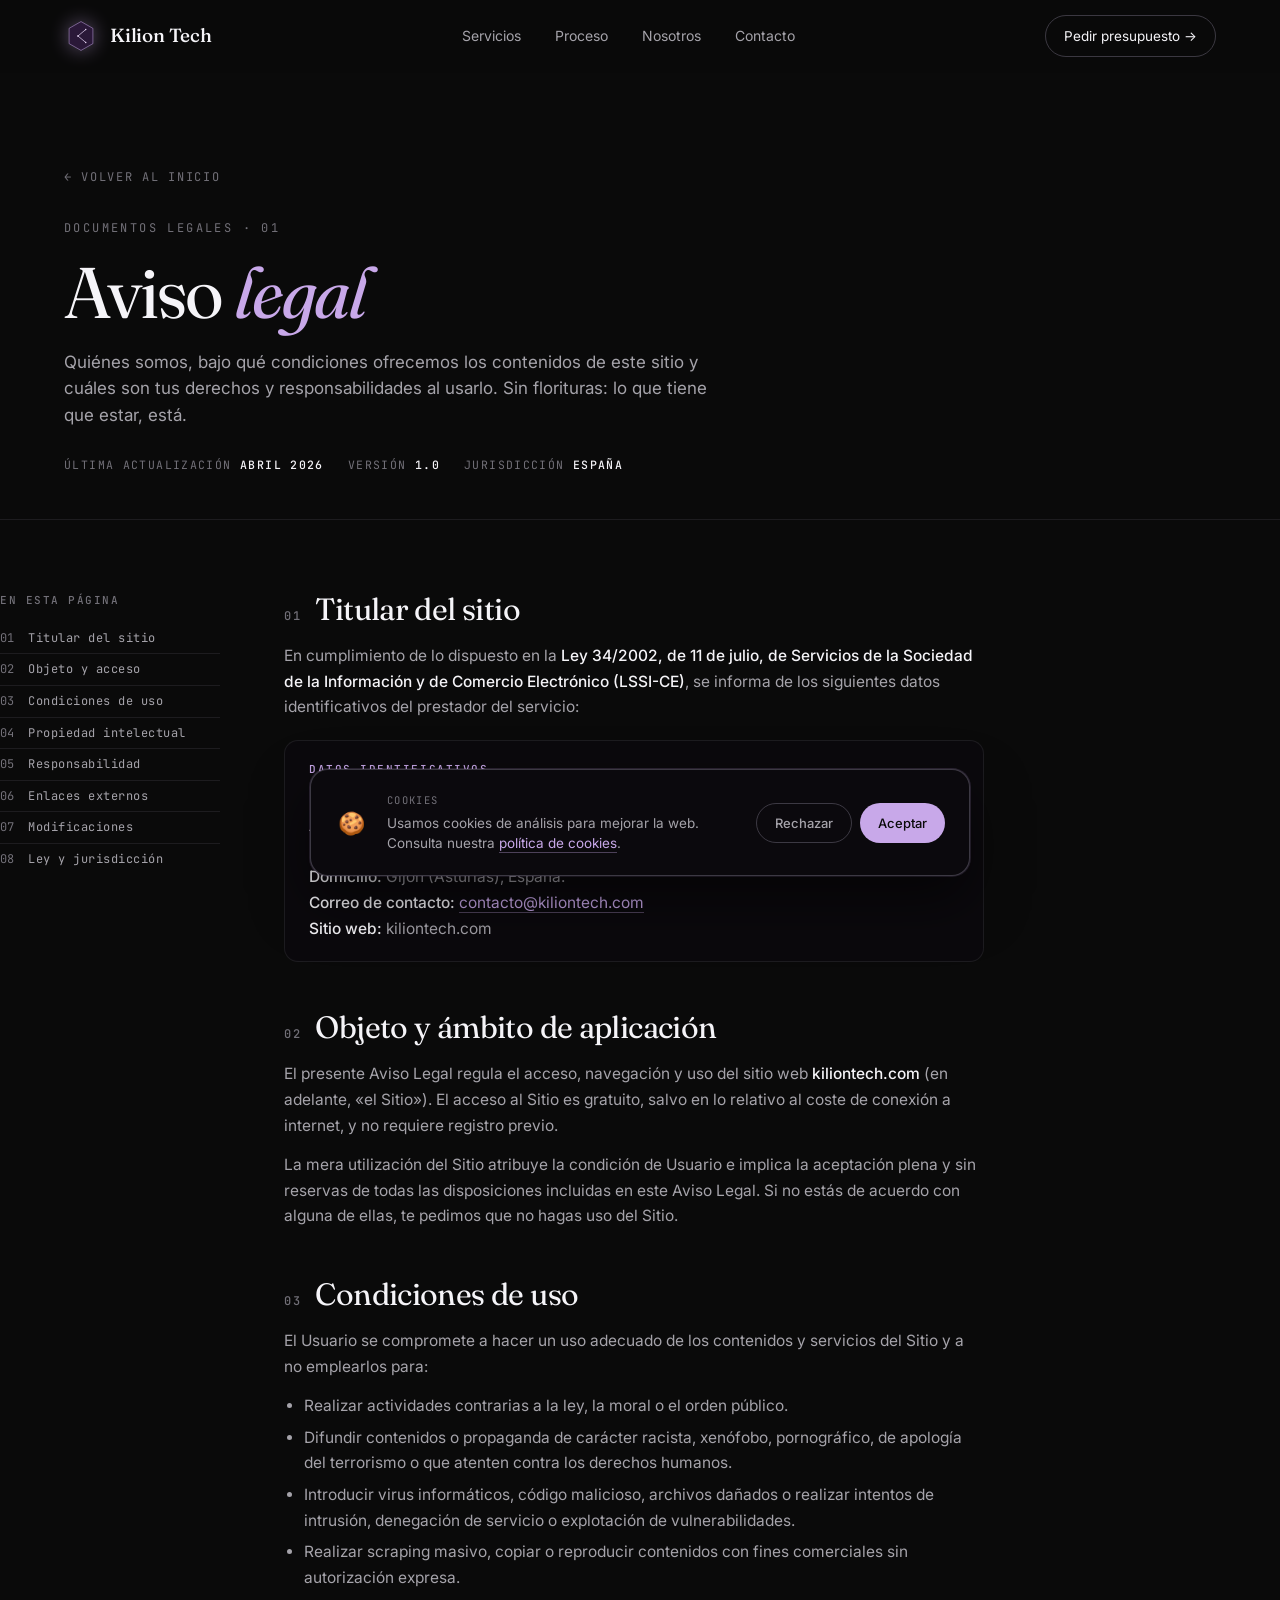
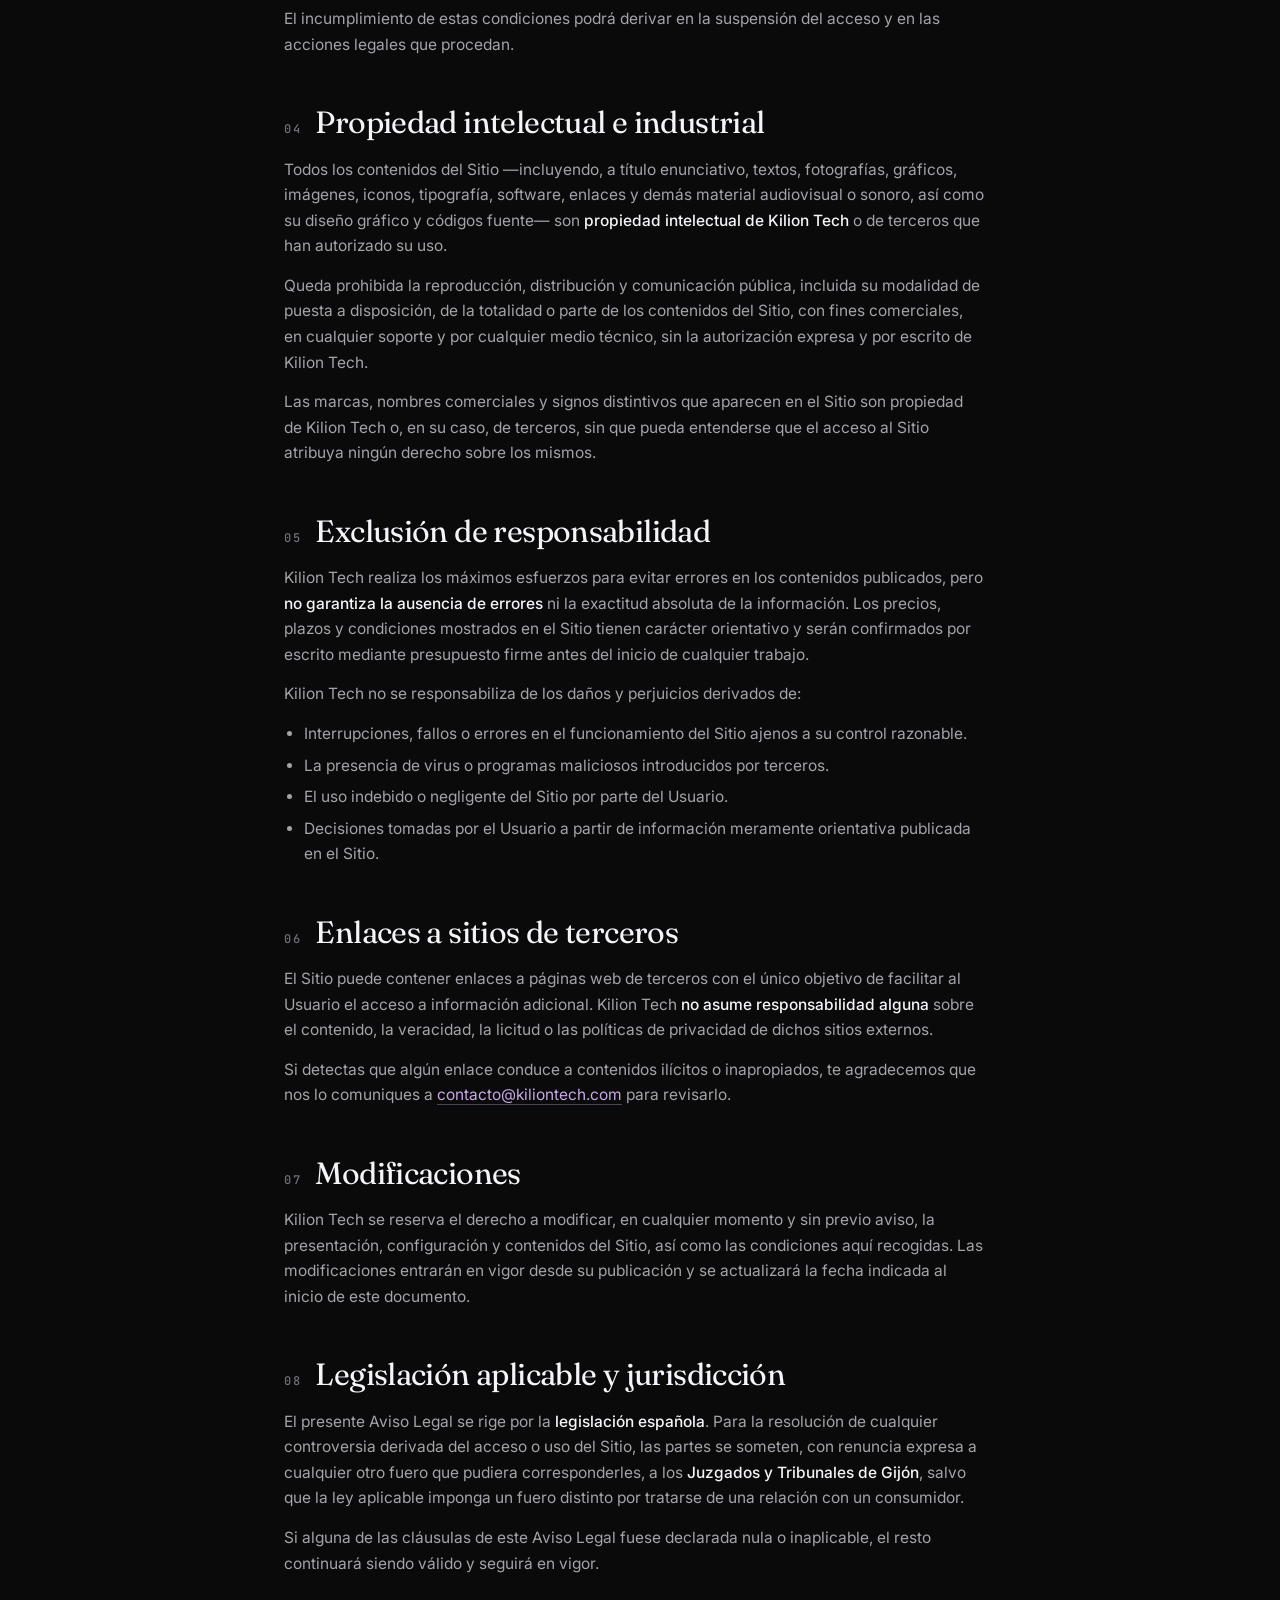
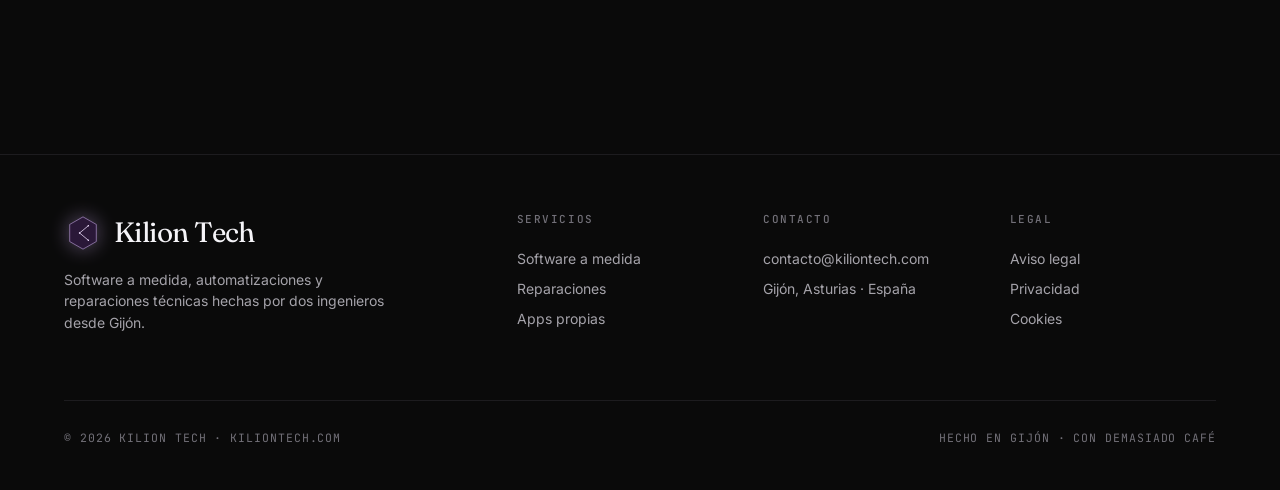
==== commit d164687a: "pop-up cookies" ====
--- a/legal/aviso-legal.html
+++ b/legal/aviso-legal.html
@@ -1,6 +1,16 @@
 <!doctype html>
 <html lang="es">
 <head>
+<!-- Google tag (gtag.js) + Consent Mode v2 -->
+<script async src="https://www.googletagmanager.com/gtag/js?id=G-586BW54S08"></script>
+<script>
+  window.dataLayer = window.dataLayer || [];
+  function gtag(){dataLayer.push(arguments);}
+  gtag('consent', 'default', { analytics_storage: 'denied', ad_storage: 'denied', wait_for_update: 500 });
+  gtag('js', new Date());
+  gtag('config', 'G-586BW54S08');
+</script>
+<script src="../assets/js/cookie-consent.js"></script>
 <meta charset="utf-8" />
 <meta name="viewport" content="width=device-width, initial-scale=1" />
 <title>Aviso legal — Kilion Tech</title>
